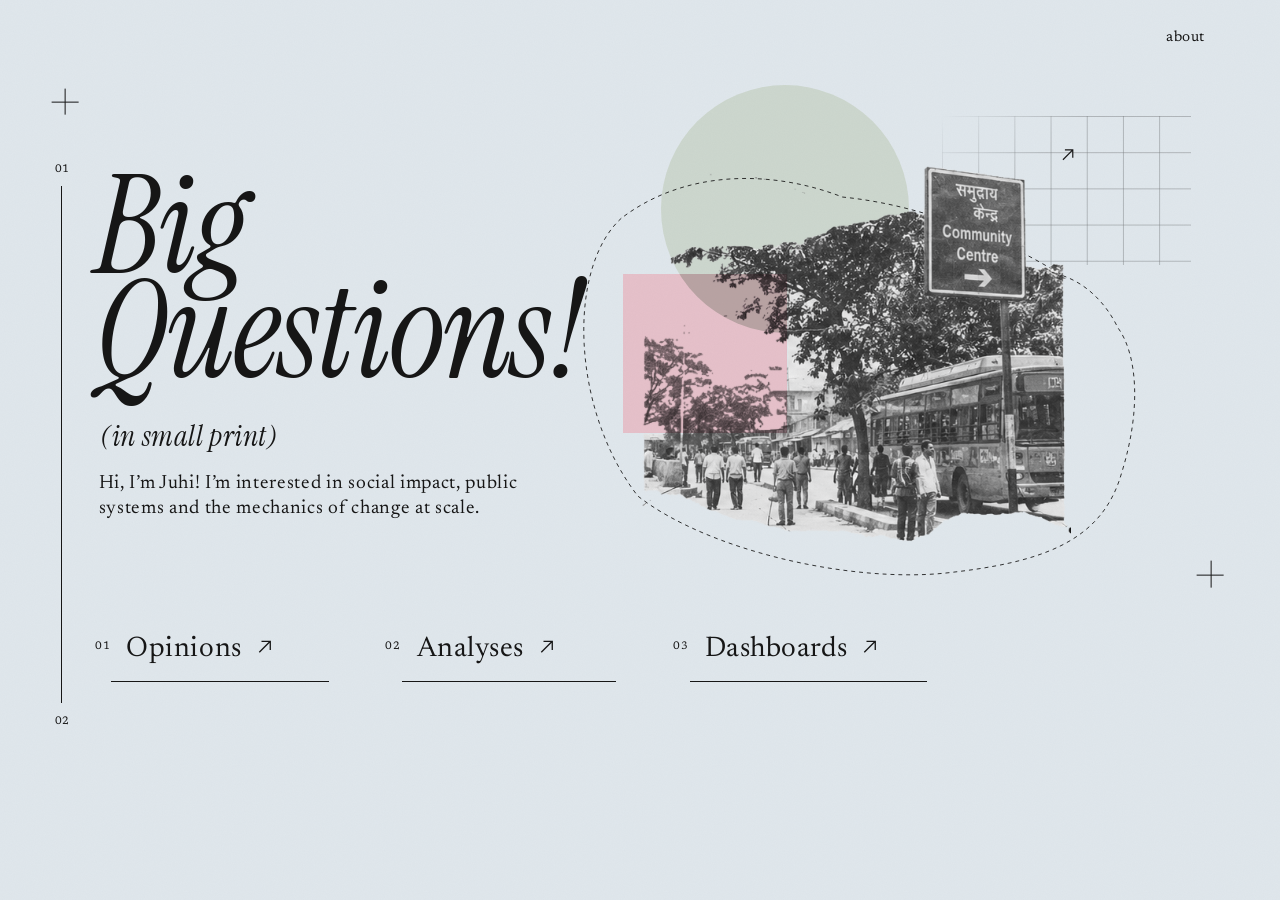
==== index.html @ fe0b7b8e "Add files via upload" ====
<!doctype html>
<html lang="en">
<head>
  <meta charset="utf-8">
  <meta name="viewport" content="width=device-width, initial-scale=1, viewport-fit=cover">
  <title>Juhi | Big Questions</title>
  <meta name="description" content="Juhi's portfolio on social impact, public systems and the mechanics of change at scale.">
  <link rel="preconnect" href="https://fonts.googleapis.com">
  <link rel="preconnect" href="https://fonts.gstatic.com" crossorigin>
  <link rel="stylesheet" href="https://fonts.googleapis.com/css2?family=Instrument+Serif:ital@0;1&family=Newsreader:ital,opsz,wght@0,6..72,400;1,6..72,400&display=swap">
  <link rel="stylesheet" href="styles.css">
</head>
<body>
  <main class="stage">
    <nav class="at nav u" aria-label="Primary" style="--x:1462;--y:38;--fs:19">
      <a href="about.html">about</a>
    </nav>

    <i class="at plus" style="--x:62;--y:129" aria-hidden="true"></i>
    <i class="at plus" style="--x:1518;--y:730" aria-hidden="true"></i>

    <span class="at idx u" style="--x:49;--y:208;--fs:14" aria-hidden="true">01</span>
    <i class="at rail" aria-hidden="true"></i>
    <span class="at idx u" style="--x:49;--y:910;--fs:14" aria-hidden="true">02</span>

    <h1 class="at headline u"><span>Big</span><span>Questions!</span></h1>
    <p class="at aside u">(in small print)</p>
    <p class="at intro u">Hi, I’m Juhi! I’m interested in social impact, public systems and the mechanics of change at scale.</p>

    <div class="collage">
      <div class="c circle"></div>
      <div class="c grid"></div>
      <svg class="orbit" viewBox="700 100 860 640" preserveAspectRatio="none" aria-hidden="true">
        <path d="M769 277 C700 340 705 520 790 630 C880 700 1060 740 1180 728 C1300 715 1380 690 1405 600 C1430 520 1425 450 1400 416 C1385 385 1360 360 1330 350 C1250 300 1150 260 1050 250 C960 215 850 215 769 277 Z"/>
      </svg>
      <div class="c photo"><img src="photo.png" alt="A black and white photograph of a city street with a tree, a bus, pedestrians and a signpost to a community centre"></div>
      <div class="c blush"></div>
      <svg class="c photo-arrow" viewBox="0 0 16 16" fill="none" stroke="currentColor" stroke-width="1.2" aria-hidden="true"><path d="M3 13L13 3M5 3h8v8"/></svg>
    </div>

    <ul class="paths">
      <li style="--x:121;--w:277"><span class="idx u" style="--fs:14" aria-hidden="true">01</span><a href="opinions.html">Opinions <svg class="arrow" viewBox="0 0 16 16" fill="none" stroke="currentColor" stroke-width="1.2" aria-hidden="true"><path d="M3 13L13 3M5 3h8v8"/></svg></a></li>
      <li style="--x:490;--w:273"><span class="idx u" style="--fs:14" aria-hidden="true">02</span><a href="analyses.html">Analyses <svg class="arrow" viewBox="0 0 16 16" fill="none" stroke="currentColor" stroke-width="1.2" aria-hidden="true"><path d="M3 13L13 3M5 3h8v8"/></svg></a></li>
      <li style="--x:856;--w:302"><span class="idx u" style="--fs:14" aria-hidden="true">03</span><a href="dashboards.html">Dashboards <svg class="arrow" viewBox="0 0 16 16" fill="none" stroke="currentColor" stroke-width="1.2" aria-hidden="true"><path d="M3 13L13 3M5 3h8v8"/></svg></a></li>
    </ul>
  </main>
</body>
</html>
---- styles.css ----
/* Shared styles for every page of the site.
   The homepage is laid out on a 1586 x 992 grid (the size of the original mockup)
   and scales as one piece on wide screens. Below 860px everything stacks. */

:root {
  --paper: #e0e7ec;
  --ink: #161616;
  --sage: #cdd7ce;
  --blush: #e6c1ca;
  --display: "Instrument Serif", "Cormorant Garamond", Georgia, serif;
  --text: "Newsreader", "Iowan Old Style", Georgia, serif;
}

* { box-sizing: border-box; }
html, body { margin: 0; }

body {
  background: var(--paper);
  color: var(--ink);
  font-family: var(--text);
  overflow-x: hidden;
  padding-left: max(16px, env(safe-area-inset-left, 0px));
  padding-right: max(16px, env(safe-area-inset-right, 0px));
}

/* Paper grain over the whole page */
body::after {
  content: "";
  position: fixed;
  inset: 0;
  pointer-events: none;
  opacity: 0.35;
  mix-blend-mode: multiply;
  background-image: url("data:image/svg+xml;utf8,<svg xmlns='http://www.w3.org/2000/svg' width='240' height='240'><filter id='n'><feTurbulence type='fractalNoise' baseFrequency='0.9' numOctaves='2' stitchTiles='stitch'/><feColorMatrix values='0 0 0 0 0.35  0 0 0 0 0.4  0 0 0 0 0.45  0 0 0 0.12 0'/></filter><rect width='240' height='240' filter='url(%23n)'/></svg>");
}

a { color: inherit; text-decoration: none; }
a:focus-visible { outline: 1px solid var(--ink); outline-offset: 6px; }

/* ---------- Homepage stage ---------- */

.stage {
  position: relative;
  width: 100%;
  max-width: 1586px;
  margin: 0 auto;
  aspect-ratio: 1586 / 992;
  container-type: inline-size;
  overflow: clip;
}

/* Place an element by its pixel position in the mockup (--x, --y) */
.at { position: absolute; left: calc(var(--x) / 1586 * 100%); top: calc(var(--y) / 992 * 100%); }
/* Scale a font size from the mockup (--fs) */
.u { font-size: calc(var(--fs) / 1586 * 100cqw); }

/* Navigation */
.nav { display: flex; gap: calc(34 / 1586 * 100cqw); align-items: baseline; letter-spacing: 0.03em; white-space: nowrap; }
.nav a:hover { text-decoration: underline; text-underline-offset: 6px; text-decoration-thickness: 1px; }

/* Crosshair marks */
.plus { width: calc(34 / 1586 * 100cqw); height: calc(34 / 1586 * 100cqw); transform: translate(-50%, -50%); }
.plus::before, .plus::after { content: ""; position: absolute; background: var(--ink); }
.plus::before { left: 0; right: 0; top: 50%; height: 1px; }
.plus::after { top: 0; bottom: 0; left: 50%; width: 1px; }

/* Small numbers and the vertical rule on the left */
.idx { letter-spacing: 0.08em; line-height: 1; }
.rail { --x: 57; --y: 237; width: 1px; height: calc(656 / 992 * 100%); background: var(--ink); }

/* Headline and intro */
.headline { z-index: 3; --x: 100; --y: 218; --fs: 172; margin: 0; font-family: var(--display); font-style: italic; font-weight: 400; line-height: 0.8; letter-spacing: -0.015em; }
.headline span { display: block; }
.headline span + span { margin-top: -0.02em; }
.aside { --x: 107; --y: 532; --fs: 37; margin: 0; font-family: var(--display); font-style: italic; line-height: 1.2; letter-spacing: 0.02em; }
.intro { --x: 105; --y: 600; --fs: 24.5; width: calc(548 / 1586 * 100%); margin: 0; line-height: 1.28; letter-spacing: 0.035em; }

/* The three section links */
.paths { list-style: none; margin: 0; padding: 0; }
.paths li { position: absolute; top: calc(808 / 992 * 100%); left: calc(var(--x) / 1586 * 100%); width: calc(var(--w) / 1586 * 100%); }
.paths .idx { position: absolute; left: calc(-21 / 1586 * 100cqw); top: calc(6 / 1586 * 100cqw); }
.paths a {
  display: flex; align-items: baseline; gap: 0.5em;
  font-size: calc(36 / 1586 * 100cqw); line-height: 1; letter-spacing: 0.02em;
  padding: 0 0 calc(22 / 1586 * 100cqw) calc(19 / 1586 * 100cqw);
  border-bottom: 1px solid var(--ink);
}
.paths a .arrow { width: 0.62em; height: 0.62em; flex: none; transition: transform 0.25s ease; }
.paths a:hover .arrow { transform: translate(3px, -3px); }

/* ---------- Collage (right side) ---------- */
/* Occupies mockup x 700 to 1560, y 100 to 740 */
.collage {
  --cx: 700; --cy: 100; --cw: 860; --ch: 640;
  position: absolute;
  left: calc(var(--cx) / 1586 * 100%);
  top: calc(var(--cy) / 992 * 100%);
  width: calc(var(--cw) / 1586 * 100%);
  aspect-ratio: 860 / 640;
  container-type: inline-size;
}
.c {
  position: absolute;
  left: calc((var(--x) - var(--cx)) / var(--cw) * 100%);
  top: calc((var(--y) - var(--cy)) / var(--ch) * 100%);
  width: calc(var(--w) / var(--cw) * 100%);
  height: calc(var(--h) / var(--ch) * 100%);
}
.circle { --x: 819; --y: 107; --w: 316; --h: 316; background: var(--sage); border-radius: 50%; }
.blush { --x: 771; --y: 348; --w: 209; --h: 202; background: var(--blush); mix-blend-mode: multiply; }
.grid {
  --x: 1177; --y: 147; --w: 316; --h: 190;
  background-image:
    linear-gradient(to right, rgba(22, 22, 22, 0.42) 1px, transparent 1px),
    linear-gradient(to bottom, rgba(22, 22, 22, 0.42) 1px, transparent 1px);
  background-size: calc(46 / 860 * 100cqw) calc(46 / 860 * 100cqw);
  opacity: 0.55;
  -webkit-mask-image: linear-gradient(135deg, transparent 0%, #000 35%, #000 100%);
  mask-image: linear-gradient(135deg, transparent 0%, #000 35%, #000 100%);
}
.photo { --x: 790; --y: 205; --w: 550; --h: 490; }
.photo img { position: absolute; inset: 0; width: 100%; height: 100%; object-fit: cover; }
.photo-arrow { --x: 1326; --y: 186; --w: 20; --h: 20; }
.orbit { position: absolute; inset: 0; width: 100%; height: 100%; overflow: visible; pointer-events: none; }
.orbit path { fill: none; stroke: var(--ink); stroke-width: 1.1; stroke-dasharray: 5 5; }

/* ---------- Tablets and phones: everything stacks ---------- */
@media (max-width: 860px) {
  .stage { aspect-ratio: auto; container-type: normal; display: flex; flex-direction: column; padding-block: 20px 40px; }
  .at, .paths li { position: static; }
  .stage > .plus, .stage > .idx, .stage > .rail { display: none; }
  .u { font-size: var(--m, 18px); }
  .nav { --m: 16px; order: 1; align-self: flex-end; }
  .headline { --m: clamp(56px, 17vw, 110px); order: 2; margin-top: 36px; }
  .aside { --m: 27px; order: 3; margin-top: 20px; }
  .intro { --m: 18px; order: 4; width: auto; max-width: 34ch; margin-top: 22px; line-height: 1.4; }
  .collage { order: 5; position: relative; width: 100%; margin-top: 28px; left: auto; top: auto; }
  .paths { order: 6; display: flex; flex-direction: column; gap: 22px; margin-top: 24px; }
  .paths li { position: relative; width: auto; top: auto; left: auto; padding-left: 32px; }
  .paths .idx { left: 0; top: 10px; font-size: 12px; }
  .paths a { font-size: 28px; padding: 0 0 14px 0; }
}

@media (prefers-reduced-motion: reduce) {
  .paths a .arrow { transition: none; }
}
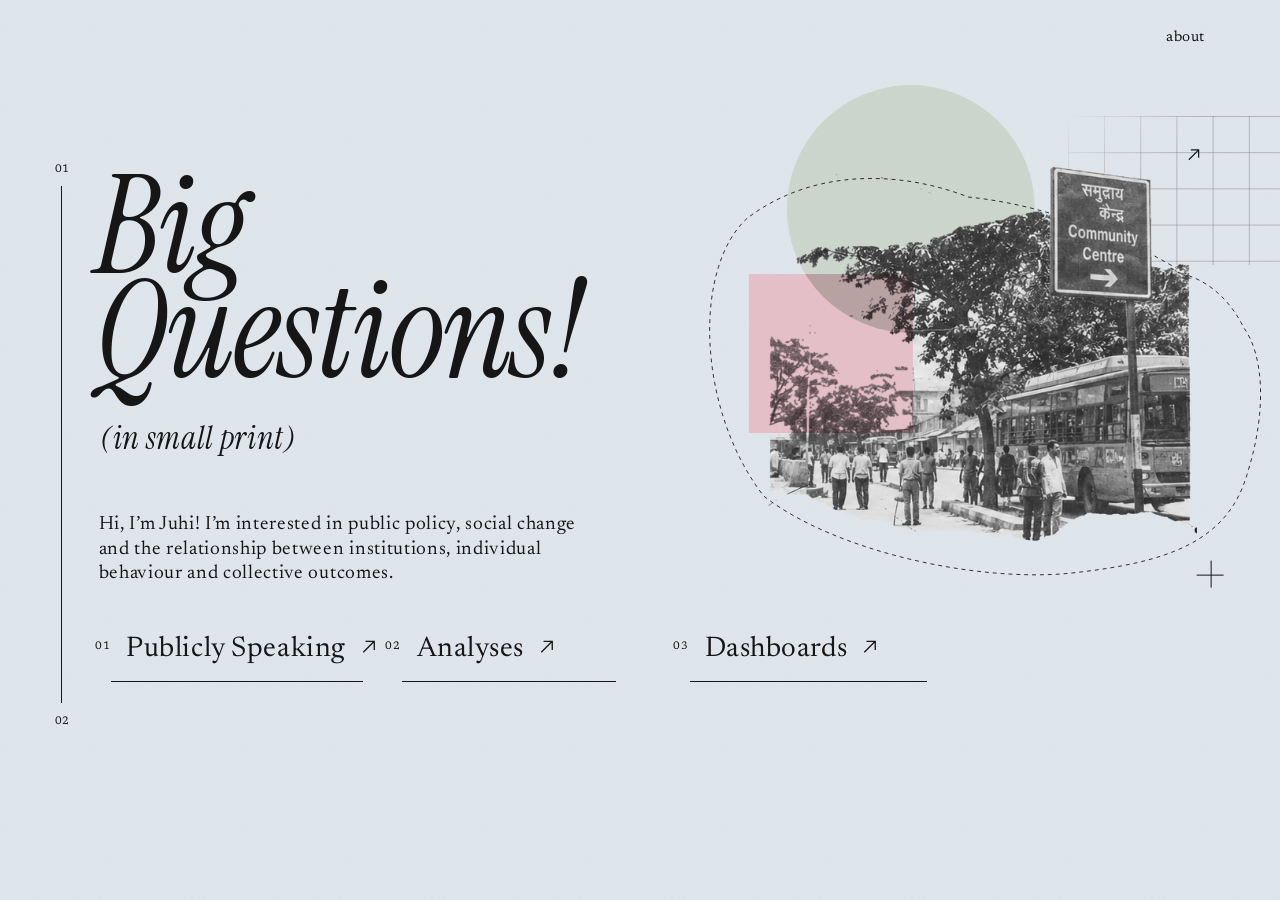
==== commit 7e0b778c: "Add files via upload" ====
--- a/index.html
+++ b/index.html
@@ -25,7 +25,7 @@
 
     <h1 class="at headline u"><span>Big</span><span>Questions!</span></h1>
     <p class="at aside u">(in small print)</p>
-    <p class="at intro u">Hi, I’m Juhi! I’m interested in social impact, public systems and the mechanics of change at scale.</p>
+    <p class="at intro u">Hi, I’m Juhi! I’m interested in public policy, social change and the relationship between institutions, individual behaviour and collective outcomes.</p>
 
     <div class="collage">
       <div class="c circle"></div>
@@ -39,7 +39,7 @@
     </div>
 
     <ul class="paths">
-      <li style="--x:121;--w:277"><span class="idx u" style="--fs:14" aria-hidden="true">01</span><a href="opinions.html">Opinions <svg class="arrow" viewBox="0 0 16 16" fill="none" stroke="currentColor" stroke-width="1.2" aria-hidden="true"><path d="M3 13L13 3M5 3h8v8"/></svg></a></li>
+      <li style="--x:121;--w:320"><span class="idx u" style="--fs:14" aria-hidden="true">01</span><a href="opinions.html">Publicly Speaking <svg class="arrow" viewBox="0 0 16 16" fill="none" stroke="currentColor" stroke-width="1.2" aria-hidden="true"><path d="M3 13L13 3M5 3h8v8"/></svg></a></li>
       <li style="--x:490;--w:273"><span class="idx u" style="--fs:14" aria-hidden="true">02</span><a href="analyses.html">Analyses <svg class="arrow" viewBox="0 0 16 16" fill="none" stroke="currentColor" stroke-width="1.2" aria-hidden="true"><path d="M3 13L13 3M5 3h8v8"/></svg></a></li>
       <li style="--x:856;--w:302"><span class="idx u" style="--fs:14" aria-hidden="true">03</span><a href="dashboards.html">Dashboards <svg class="arrow" viewBox="0 0 16 16" fill="none" stroke="currentColor" stroke-width="1.2" aria-hidden="true"><path d="M3 13L13 3M5 3h8v8"/></svg></a></li>
     </ul>
--- a/styles.css
+++ b/styles.css
@@ -46,7 +46,7 @@
   margin: 0 auto;
   aspect-ratio: 1586 / 992;
   container-type: inline-size;
-  overflow: clip;
+  overflow: visible; /* lets the grid run off the right edge instead of being cut in a straight line */
 }
 
 /* Place an element by its pixel position in the mockup (--x, --y) */
@@ -57,6 +57,9 @@
 /* Navigation */
 .nav { display: flex; gap: calc(34 / 1586 * 100cqw); align-items: baseline; letter-spacing: 0.03em; white-space: nowrap; }
 .nav a:hover { text-decoration: underline; text-underline-offset: 6px; text-decoration-thickness: 1px; }
+
+/* The small plus mark at the top left is hidden; the other one stays */
+.stage > .plus:first-of-type { display: none; }
 
 /* Crosshair marks */
 .plus { width: calc(34 / 1586 * 100cqw); height: calc(34 / 1586 * 100cqw); transform: translate(-50%, -50%); }
@@ -72,8 +75,8 @@
 .headline { z-index: 3; --x: 100; --y: 218; --fs: 172; margin: 0; font-family: var(--display); font-style: italic; font-weight: 400; line-height: 0.8; letter-spacing: -0.015em; }
 .headline span { display: block; }
 .headline span + span { margin-top: -0.02em; }
-.aside { --x: 107; --y: 532; --fs: 37; margin: 0; font-family: var(--display); font-style: italic; line-height: 1.2; letter-spacing: 0.02em; }
-.intro { --x: 105; --y: 600; --fs: 24.5; width: calc(548 / 1586 * 100%); margin: 0; line-height: 1.28; letter-spacing: 0.035em; }
+.aside { --x: 107; --y: 532; --fs: 41; margin: 0; font-family: var(--display); font-style: italic; line-height: 1.2; letter-spacing: 0.02em; }
+.intro { --x: 105; --y: 652; --fs: 24.5; width: calc(640 / 1586 * 100%); margin: 0; line-height: 1.28; letter-spacing: 0.035em; }
 
 /* The three section links */
 .paths { list-style: none; margin: 0; padding: 0; }
@@ -81,7 +84,7 @@
 .paths .idx { position: absolute; left: calc(-21 / 1586 * 100cqw); top: calc(6 / 1586 * 100cqw); }
 .paths a {
   display: flex; align-items: baseline; gap: 0.5em;
-  font-size: calc(36 / 1586 * 100cqw); line-height: 1; letter-spacing: 0.02em;
+  font-size: calc(36 / 1586 * 100cqw); line-height: 1; letter-spacing: 0.02em; white-space: nowrap;
   padding: 0 0 calc(22 / 1586 * 100cqw) calc(19 / 1586 * 100cqw);
   border-bottom: 1px solid var(--ink);
 }
@@ -90,6 +93,8 @@
 
 /* ---------- Collage (right side) ---------- */
 /* Occupies mockup x 700 to 1560, y 100 to 740 */
+/* The whole set (photo, circle, square, grid and dotted outline) is moved to the right as one piece.
+   To move it further, raise 18.6% (it is a share of the set's own width, so 18.6% is about 160px of the mockup). */
 .collage {
   --cx: 700; --cy: 100; --cw: 860; --ch: 640;
   position: absolute;
@@ -98,6 +103,7 @@
   width: calc(var(--cw) / 1586 * 100%);
   aspect-ratio: 860 / 640;
   container-type: inline-size;
+  translate: 18.6% 0;
 }
 .c {
   position: absolute;
@@ -132,9 +138,9 @@
   .u { font-size: var(--m, 18px); }
   .nav { --m: 16px; order: 1; align-self: flex-end; }
   .headline { --m: clamp(56px, 17vw, 110px); order: 2; margin-top: 36px; }
-  .aside { --m: 27px; order: 3; margin-top: 20px; }
+  .aside { --m: 29px; order: 3; margin-top: 20px; }
   .intro { --m: 18px; order: 4; width: auto; max-width: 34ch; margin-top: 22px; line-height: 1.4; }
-  .collage { order: 5; position: relative; width: 100%; margin-top: 28px; left: auto; top: auto; }
+  .collage { translate: none; order: 5; position: relative; width: 100%; margin-top: 28px; left: auto; top: auto; }
   .paths { order: 6; display: flex; flex-direction: column; gap: 22px; margin-top: 24px; }
   .paths li { position: relative; width: auto; top: auto; left: auto; padding-left: 32px; }
   .paths .idx { left: 0; top: 10px; font-size: 12px; }
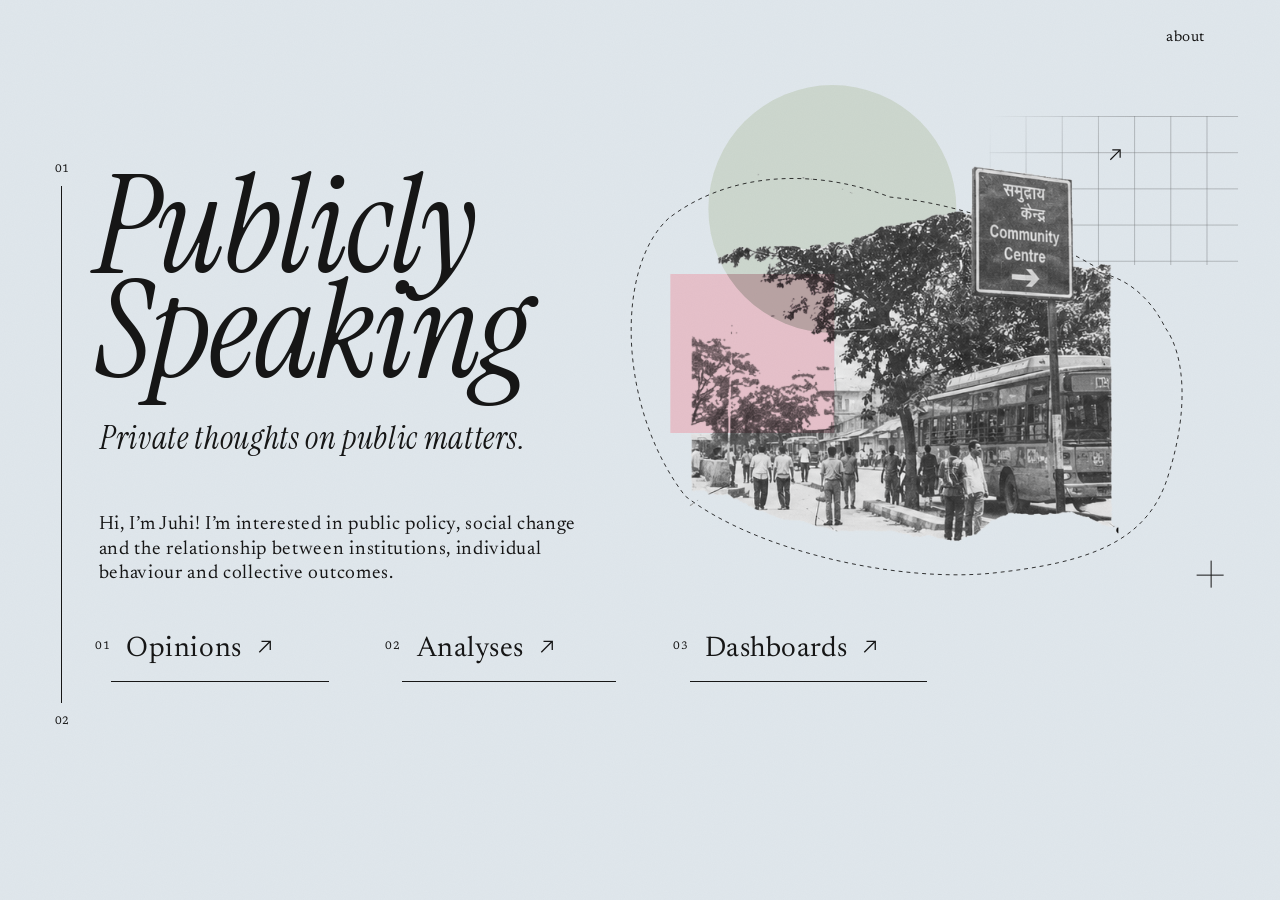
==== commit eeeaa820: "Add files via upload" ====
--- a/index.html
+++ b/index.html
@@ -3,8 +3,8 @@
 <head>
   <meta charset="utf-8">
   <meta name="viewport" content="width=device-width, initial-scale=1, viewport-fit=cover">
-  <title>Juhi | Big Questions</title>
-  <meta name="description" content="Juhi's portfolio on social impact, public systems and the mechanics of change at scale.">
+  <title>Juhi | Publicly Speaking</title>
+  <meta name="description" content="Juhi's portfolio on public policy, social change and the relationship between institutions, individual behaviour and collective outcomes.">
   <link rel="preconnect" href="https://fonts.googleapis.com">
   <link rel="preconnect" href="https://fonts.gstatic.com" crossorigin>
   <link rel="stylesheet" href="https://fonts.googleapis.com/css2?family=Instrument+Serif:ital@0;1&family=Newsreader:ital,opsz,wght@0,6..72,400;1,6..72,400&display=swap">
@@ -23,8 +23,8 @@
     <i class="at rail" aria-hidden="true"></i>
     <span class="at idx u" style="--x:49;--y:910;--fs:14" aria-hidden="true">02</span>
 
-    <h1 class="at headline u"><span>Big</span><span>Questions!</span></h1>
-    <p class="at aside u">(in small print)</p>
+    <h1 class="at headline u"><span>Publicly</span><span>Speaking</span></h1>
+    <p class="at aside u">Private thoughts on public matters.</p>
     <p class="at intro u">Hi, I’m Juhi! I’m interested in public policy, social change and the relationship between institutions, individual behaviour and collective outcomes.</p>
 
     <div class="collage">
@@ -39,7 +39,7 @@
     </div>
 
     <ul class="paths">
-      <li style="--x:121;--w:320"><span class="idx u" style="--fs:14" aria-hidden="true">01</span><a href="opinions.html">Publicly Speaking <svg class="arrow" viewBox="0 0 16 16" fill="none" stroke="currentColor" stroke-width="1.2" aria-hidden="true"><path d="M3 13L13 3M5 3h8v8"/></svg></a></li>
+      <li style="--x:121;--w:277"><span class="idx u" style="--fs:14" aria-hidden="true">01</span><a href="opinions.html">Opinions <svg class="arrow" viewBox="0 0 16 16" fill="none" stroke="currentColor" stroke-width="1.2" aria-hidden="true"><path d="M3 13L13 3M5 3h8v8"/></svg></a></li>
       <li style="--x:490;--w:273"><span class="idx u" style="--fs:14" aria-hidden="true">02</span><a href="analyses.html">Analyses <svg class="arrow" viewBox="0 0 16 16" fill="none" stroke="currentColor" stroke-width="1.2" aria-hidden="true"><path d="M3 13L13 3M5 3h8v8"/></svg></a></li>
       <li style="--x:856;--w:302"><span class="idx u" style="--fs:14" aria-hidden="true">03</span><a href="dashboards.html">Dashboards <svg class="arrow" viewBox="0 0 16 16" fill="none" stroke="currentColor" stroke-width="1.2" aria-hidden="true"><path d="M3 13L13 3M5 3h8v8"/></svg></a></li>
     </ul>
--- a/styles.css
+++ b/styles.css
@@ -94,7 +94,7 @@
 /* ---------- Collage (right side) ---------- */
 /* Occupies mockup x 700 to 1560, y 100 to 740 */
 /* The whole set (photo, circle, square, grid and dotted outline) is moved to the right as one piece.
-   To move it further, raise 18.6% (it is a share of the set's own width, so 18.6% is about 160px of the mockup). */
+   To move it further, raise 7% (it is a share of the set's own width, so 7% is about 60px of the mockup). */
 .collage {
   --cx: 700; --cy: 100; --cw: 860; --ch: 640;
   position: absolute;
@@ -103,7 +103,7 @@
   width: calc(var(--cw) / 1586 * 100%);
   aspect-ratio: 860 / 640;
   container-type: inline-size;
-  translate: 18.6% 0;
+  translate: 7% 0;
 }
 .c {
   position: absolute;
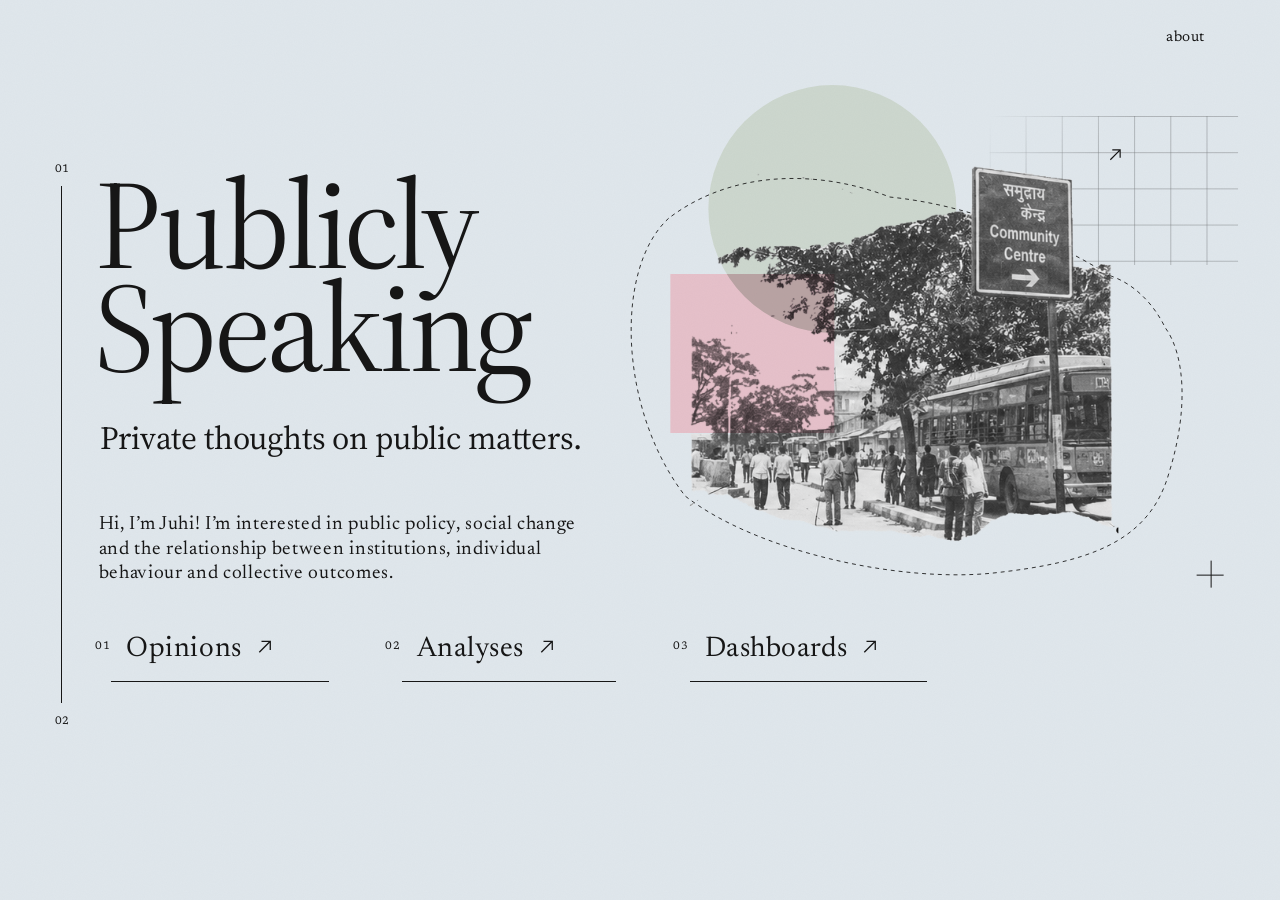
==== commit a6ca1a87: "Add files via upload" ====
--- a/index.html
+++ b/index.html
@@ -7,7 +7,7 @@
   <meta name="description" content="Juhi's portfolio on public policy, social change and the relationship between institutions, individual behaviour and collective outcomes.">
   <link rel="preconnect" href="https://fonts.googleapis.com">
   <link rel="preconnect" href="https://fonts.gstatic.com" crossorigin>
-  <link rel="stylesheet" href="https://fonts.googleapis.com/css2?family=Instrument+Serif:ital@0;1&family=Newsreader:ital,opsz,wght@0,6..72,400;1,6..72,400&display=swap">
+  <link rel="stylesheet" href="https://fonts.googleapis.com/css2?family=Source+Serif+4:opsz,wght@8..60,400&family=Newsreader:ital,opsz,wght@0,6..72,400;1,6..72,400&display=swap">
   <link rel="stylesheet" href="styles.css">
 </head>
 <body>
--- a/styles.css
+++ b/styles.css
@@ -7,7 +7,7 @@
   --ink: #161616;
   --sage: #cdd7ce;
   --blush: #e6c1ca;
-  --display: "Instrument Serif", "Cormorant Garamond", Georgia, serif;
+  --display: "Source Serif 4", "Newsreader", "Iowan Old Style", Georgia, serif;
   --text: "Newsreader", "Iowan Old Style", Georgia, serif;
 }
 
@@ -72,10 +72,10 @@
 .rail { --x: 57; --y: 237; width: 1px; height: calc(656 / 992 * 100%); background: var(--ink); }
 
 /* Headline and intro */
-.headline { z-index: 3; --x: 100; --y: 218; --fs: 172; margin: 0; font-family: var(--display); font-style: italic; font-weight: 400; line-height: 0.8; letter-spacing: -0.015em; }
+.headline { z-index: 3; --x: 100; --y: 218; --fs: 160; margin: 0; font-family: var(--display); font-style: normal; font-weight: 400; line-height: 0.84; letter-spacing: -0.032em; }
 .headline span { display: block; }
 .headline span + span { margin-top: -0.02em; }
-.aside { --x: 107; --y: 532; --fs: 41; margin: 0; font-family: var(--display); font-style: italic; line-height: 1.2; letter-spacing: 0.02em; }
+.aside { --x: 107; --y: 532; --fs: 41; margin: 0; font-family: var(--display); font-style: normal; line-height: 1.2; letter-spacing: -0.005em; }
 .intro { --x: 105; --y: 652; --fs: 24.5; width: calc(640 / 1586 * 100%); margin: 0; line-height: 1.28; letter-spacing: 0.035em; }
 
 /* The three section links */
@@ -137,7 +137,7 @@
   .stage > .plus, .stage > .idx, .stage > .rail { display: none; }
   .u { font-size: var(--m, 18px); }
   .nav { --m: 16px; order: 1; align-self: flex-end; }
-  .headline { --m: clamp(56px, 17vw, 110px); order: 2; margin-top: 36px; }
+  .headline { --m: clamp(56px, 19vw, 110px); order: 2; margin-top: 36px; }
   .aside { --m: 29px; order: 3; margin-top: 20px; }
   .intro { --m: 18px; order: 4; width: auto; max-width: 34ch; margin-top: 22px; line-height: 1.4; }
   .collage { translate: none; order: 5; position: relative; width: 100%; margin-top: 28px; left: auto; top: auto; }
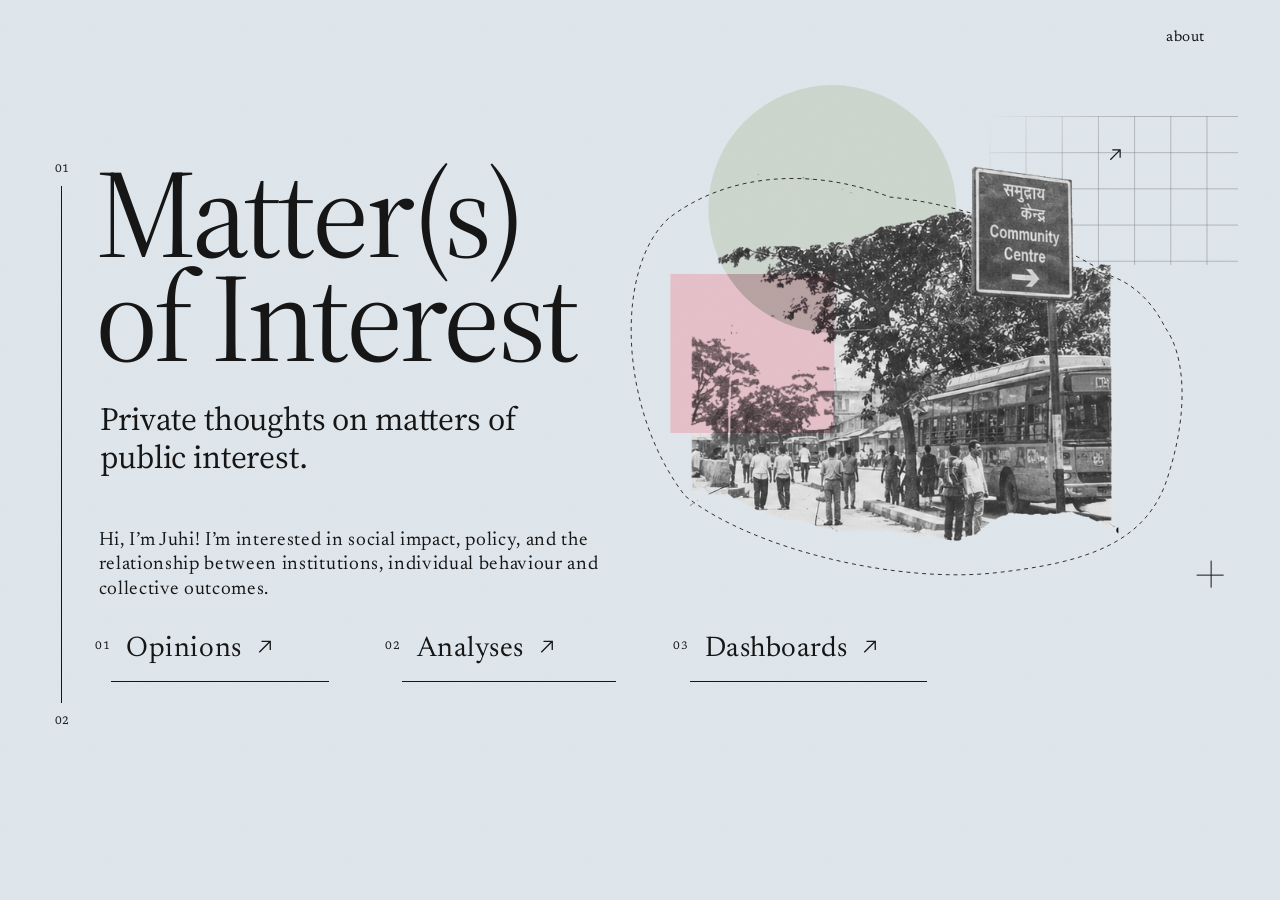
==== commit 5e7ba888: "Add files via upload" ====
--- a/index.html
+++ b/index.html
@@ -3,8 +3,8 @@
 <head>
   <meta charset="utf-8">
   <meta name="viewport" content="width=device-width, initial-scale=1, viewport-fit=cover">
-  <title>Juhi | Publicly Speaking</title>
-  <meta name="description" content="Juhi's portfolio on public policy, social change and the relationship between institutions, individual behaviour and collective outcomes.">
+  <title>Juhi | Matter(s) of Interest</title>
+  <meta name="description" content="Juhi's portfolio on social impact, policy and the relationship between institutions, individual behaviour and collective outcomes.">
   <link rel="preconnect" href="https://fonts.googleapis.com">
   <link rel="preconnect" href="https://fonts.gstatic.com" crossorigin>
   <link rel="stylesheet" href="https://fonts.googleapis.com/css2?family=Source+Serif+4:opsz,wght@8..60,400&family=Newsreader:ital,opsz,wght@0,6..72,400;1,6..72,400&display=swap">
@@ -23,9 +23,9 @@
     <i class="at rail" aria-hidden="true"></i>
     <span class="at idx u" style="--x:49;--y:910;--fs:14" aria-hidden="true">02</span>
 
-    <h1 class="at headline u"><span>Publicly</span><span>Speaking</span></h1>
-    <p class="at aside u">Private thoughts on public matters.</p>
-    <p class="at intro u">Hi, I’m Juhi! I’m interested in public policy, social change and the relationship between institutions, individual behaviour and collective outcomes.</p>
+    <h1 class="at headline u"><span>Matter(s)</span><span>of Interest</span></h1>
+    <p class="at aside u">Private thoughts on matters of public interest.</p>
+    <p class="at intro u">Hi, I’m Juhi! I’m interested in social impact, policy, and the relationship between institutions, individual behaviour and collective outcomes.</p>
 
     <div class="collage">
       <div class="c circle"></div>
--- a/styles.css
+++ b/styles.css
@@ -72,11 +72,11 @@
 .rail { --x: 57; --y: 237; width: 1px; height: calc(656 / 992 * 100%); background: var(--ink); }
 
 /* Headline and intro */
-.headline { z-index: 3; --x: 100; --y: 218; --fs: 160; margin: 0; font-family: var(--display); font-style: normal; font-weight: 400; line-height: 0.84; letter-spacing: -0.032em; }
+.headline { z-index: 3; --x: 100; --y: 205; --fs: 160; margin: 0; font-family: var(--display); font-style: normal; font-weight: 400; line-height: 0.84; letter-spacing: -0.032em; }
 .headline span { display: block; }
 .headline span + span { margin-top: -0.02em; }
-.aside { --x: 107; --y: 532; --fs: 41; margin: 0; font-family: var(--display); font-style: normal; line-height: 1.2; letter-spacing: -0.005em; }
-.intro { --x: 105; --y: 652; --fs: 24.5; width: calc(640 / 1586 * 100%); margin: 0; line-height: 1.28; letter-spacing: 0.035em; }
+.aside { --x: 107; --y: 508; --fs: 41; width: calc(600 / 1586 * 100%); margin: 0; font-family: var(--display); font-style: normal; line-height: 1.2; letter-spacing: -0.005em; }
+.intro { --x: 105; --y: 672; --fs: 24.5; width: calc(640 / 1586 * 100%); margin: 0; line-height: 1.28; letter-spacing: 0.035em; }
 
 /* The three section links */
 .paths { list-style: none; margin: 0; padding: 0; }
@@ -138,7 +138,7 @@
   .u { font-size: var(--m, 18px); }
   .nav { --m: 16px; order: 1; align-self: flex-end; }
   .headline { --m: clamp(56px, 19vw, 110px); order: 2; margin-top: 36px; }
-  .aside { --m: 29px; order: 3; margin-top: 20px; }
+  .aside { --m: 29px; order: 3; width: auto; margin-top: 20px; }
   .intro { --m: 18px; order: 4; width: auto; max-width: 34ch; margin-top: 22px; line-height: 1.4; }
   .collage { translate: none; order: 5; position: relative; width: 100%; margin-top: 28px; left: auto; top: auto; }
   .paths { order: 6; display: flex; flex-direction: column; gap: 22px; margin-top: 24px; }
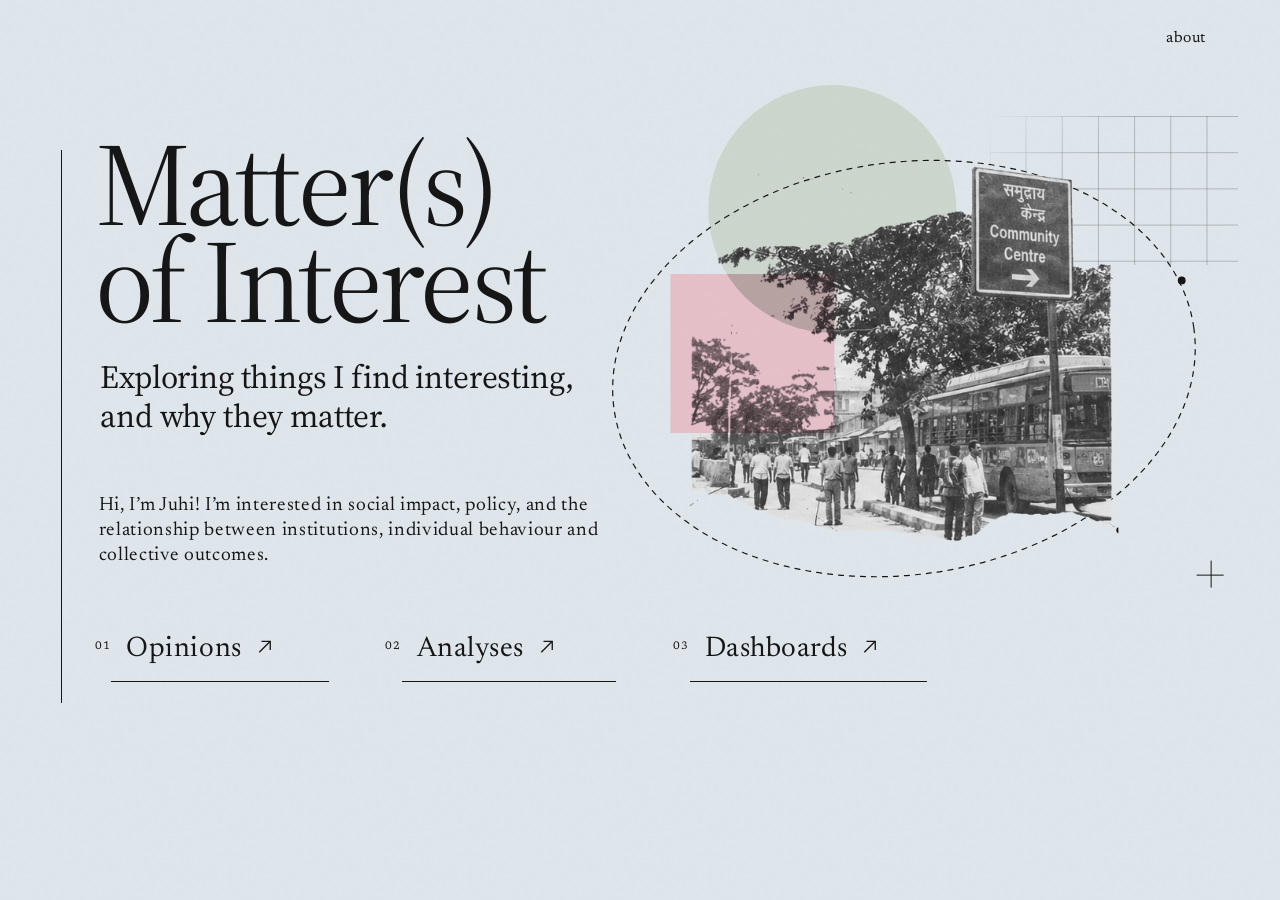
==== commit 843310d1: "Add files via upload" ====
--- a/index.html
+++ b/index.html
@@ -12,30 +12,28 @@
 </head>
 <body>
   <main class="stage">
-    <nav class="at nav u" aria-label="Primary" style="--x:1462;--y:38;--fs:19">
+    <nav class="at nav u" aria-label="Primary" style="--x:1462;--y:38;--fs:20">
       <a href="about.html">about</a>
     </nav>
 
     <i class="at plus" style="--x:62;--y:129" aria-hidden="true"></i>
     <i class="at plus" style="--x:1518;--y:730" aria-hidden="true"></i>
 
-    <span class="at idx u" style="--x:49;--y:208;--fs:14" aria-hidden="true">01</span>
     <i class="at rail" aria-hidden="true"></i>
-    <span class="at idx u" style="--x:49;--y:910;--fs:14" aria-hidden="true">02</span>
 
     <h1 class="at headline u"><span>Matter(s)</span><span>of Interest</span></h1>
-    <p class="at aside u">Private thoughts on matters of public interest.</p>
+    <p class="at aside u">Exploring things I find interesting,<br class="br-d"> and why they matter.</p>
     <p class="at intro u">Hi, I’m Juhi! I’m interested in social impact, policy, and the relationship between institutions, individual behaviour and collective outcomes.</p>
 
     <div class="collage">
       <div class="c circle"></div>
       <div class="c grid"></div>
       <svg class="orbit" viewBox="700 100 860 640" preserveAspectRatio="none" aria-hidden="true">
-        <path d="M769 277 C700 340 705 520 790 630 C880 700 1060 740 1180 728 C1300 715 1380 690 1405 600 C1430 520 1425 450 1400 416 C1385 385 1360 360 1330 350 C1250 300 1150 260 1050 250 C960 215 850 215 769 277 Z"/>
+        <ellipse cx="1068" cy="468" rx="372" ry="262" transform="rotate(-8 1068 468)"/>
+        <circle class="orbit-dot" cx="1421" cy="356" r="5"/>
       </svg>
       <div class="c photo"><img src="photo.png" alt="A black and white photograph of a city street with a tree, a bus, pedestrians and a signpost to a community centre"></div>
       <div class="c blush"></div>
-      <svg class="c photo-arrow" viewBox="0 0 16 16" fill="none" stroke="currentColor" stroke-width="1.2" aria-hidden="true"><path d="M3 13L13 3M5 3h8v8"/></svg>
     </div>
 
     <ul class="paths">
--- a/styles.css
+++ b/styles.css
@@ -69,14 +69,14 @@
 
 /* Small numbers and the vertical rule on the left */
 .idx { letter-spacing: 0.08em; line-height: 1; }
-.rail { --x: 57; --y: 237; width: 1px; height: calc(656 / 992 * 100%); background: var(--ink); }
+.rail { --x: 57; --y: 190; width: 1px; height: calc(703 / 992 * 100%); background: var(--ink); }
 
 /* Headline and intro */
-.headline { z-index: 3; --x: 100; --y: 205; --fs: 160; margin: 0; font-family: var(--display); font-style: normal; font-weight: 400; line-height: 0.84; letter-spacing: -0.032em; }
+.headline { z-index: 3; --x: 100; --y: 172; --fs: 150; margin: 0; font-family: var(--display); font-style: normal; font-weight: 400; line-height: 0.84; letter-spacing: -0.032em; }
 .headline span { display: block; }
 .headline span + span { margin-top: -0.02em; }
-.aside { --x: 107; --y: 508; --fs: 41; width: calc(600 / 1586 * 100%); margin: 0; font-family: var(--display); font-style: normal; line-height: 1.2; letter-spacing: -0.005em; }
-.intro { --x: 105; --y: 672; --fs: 24.5; width: calc(640 / 1586 * 100%); margin: 0; line-height: 1.28; letter-spacing: 0.035em; }
+.aside { --x: 107; --y: 455; --fs: 41; width: calc(680 / 1586 * 100%); margin: 0; font-family: var(--display); font-style: normal; line-height: 1.2; letter-spacing: -0.005em; }
+.intro { --x: 105; --y: 628; --fs: 24.5; width: calc(640 / 1586 * 100%); margin: 0; line-height: 1.28; letter-spacing: 0.035em; }
 
 /* The three section links */
 .paths { list-style: none; margin: 0; padding: 0; }
@@ -128,7 +128,8 @@
 .photo img { position: absolute; inset: 0; width: 100%; height: 100%; object-fit: cover; }
 .photo-arrow { --x: 1326; --y: 186; --w: 20; --h: 20; }
 .orbit { position: absolute; inset: 0; width: 100%; height: 100%; overflow: visible; pointer-events: none; }
-.orbit path { fill: none; stroke: var(--ink); stroke-width: 1.1; stroke-dasharray: 5 5; }
+.orbit ellipse { fill: none; stroke: var(--ink); stroke-width: 1.2; stroke-dasharray: 5 6; stroke-linecap: round; vector-effect: non-scaling-stroke; }
+.orbit .orbit-dot { fill: var(--ink); }
 
 /* ---------- Tablets and phones: everything stacks ---------- */
 @media (max-width: 860px) {
@@ -139,6 +140,7 @@
   .nav { --m: 16px; order: 1; align-self: flex-end; }
   .headline { --m: clamp(56px, 19vw, 110px); order: 2; margin-top: 36px; }
   .aside { --m: 29px; order: 3; width: auto; margin-top: 20px; }
+  .aside .br-d { display: none; }
   .intro { --m: 18px; order: 4; width: auto; max-width: 34ch; margin-top: 22px; line-height: 1.4; }
   .collage { translate: none; order: 5; position: relative; width: 100%; margin-top: 28px; left: auto; top: auto; }
   .paths { order: 6; display: flex; flex-direction: column; gap: 22px; margin-top: 24px; }
